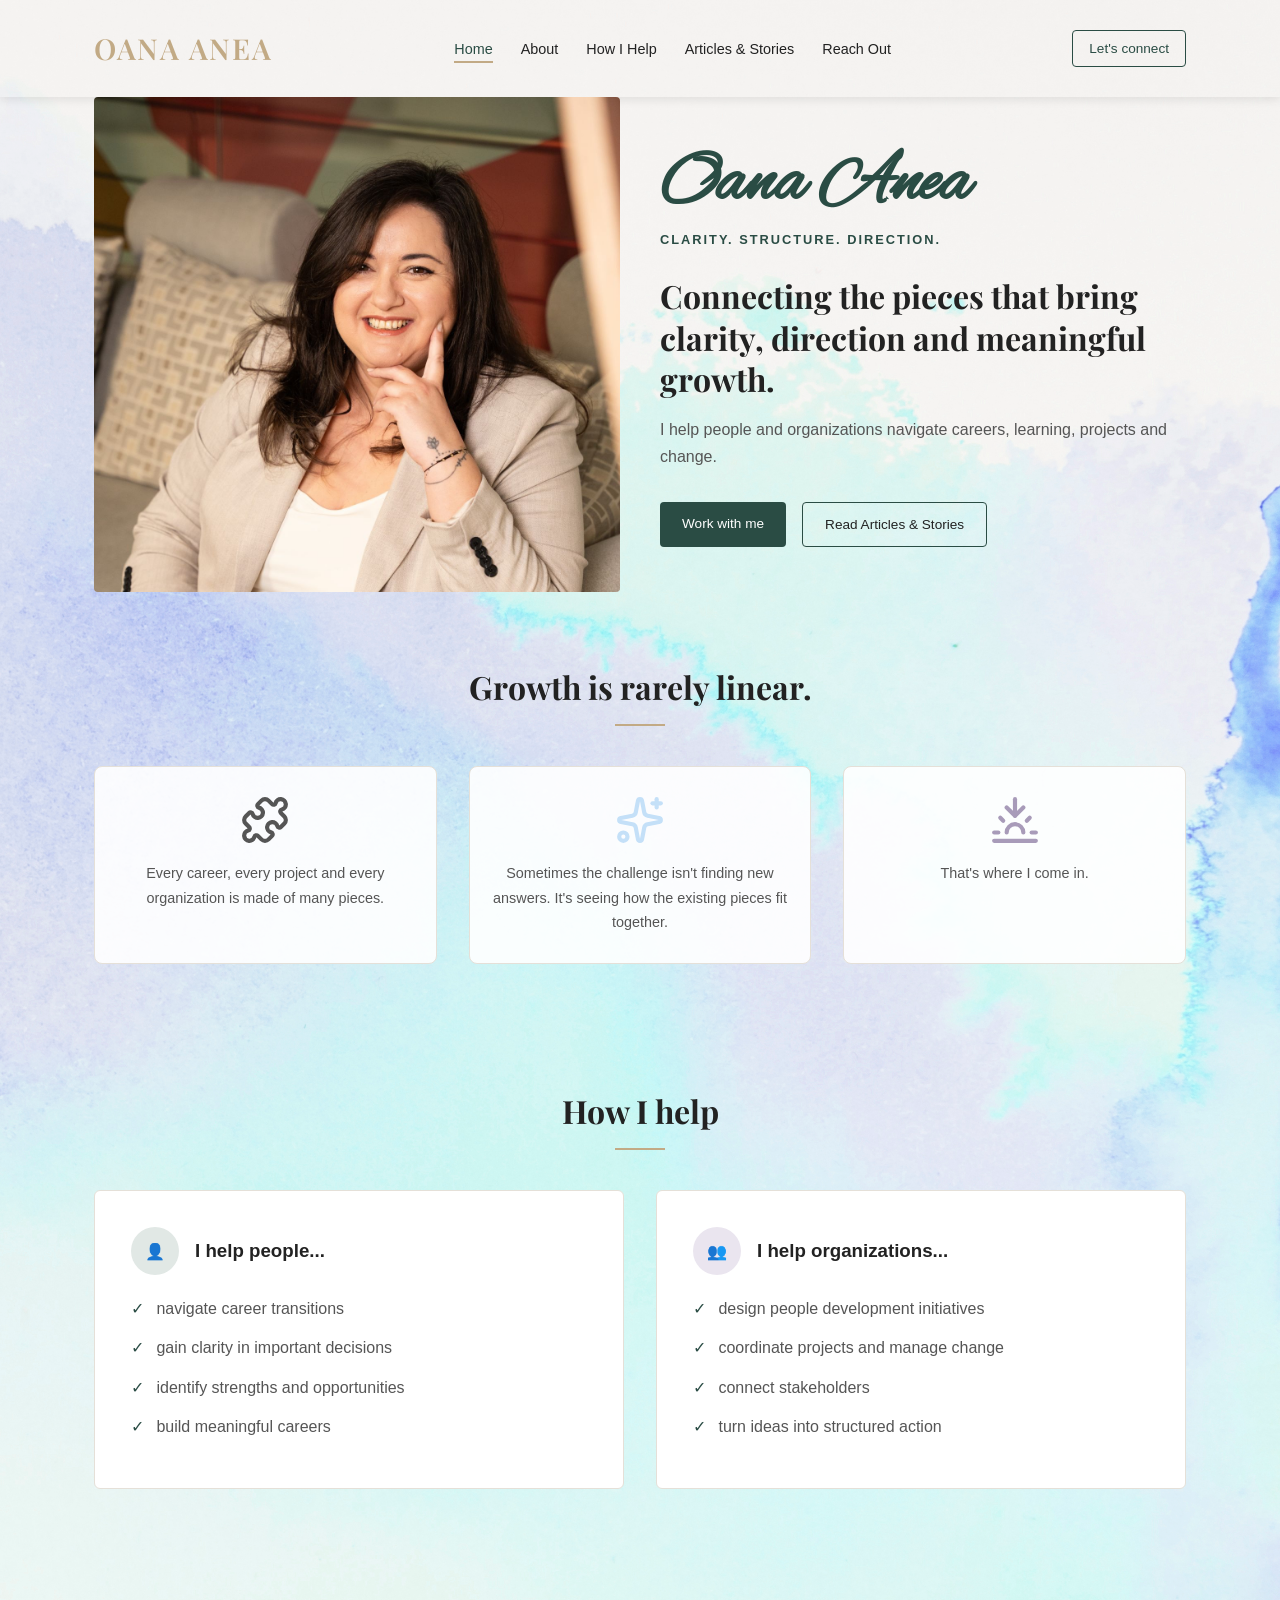
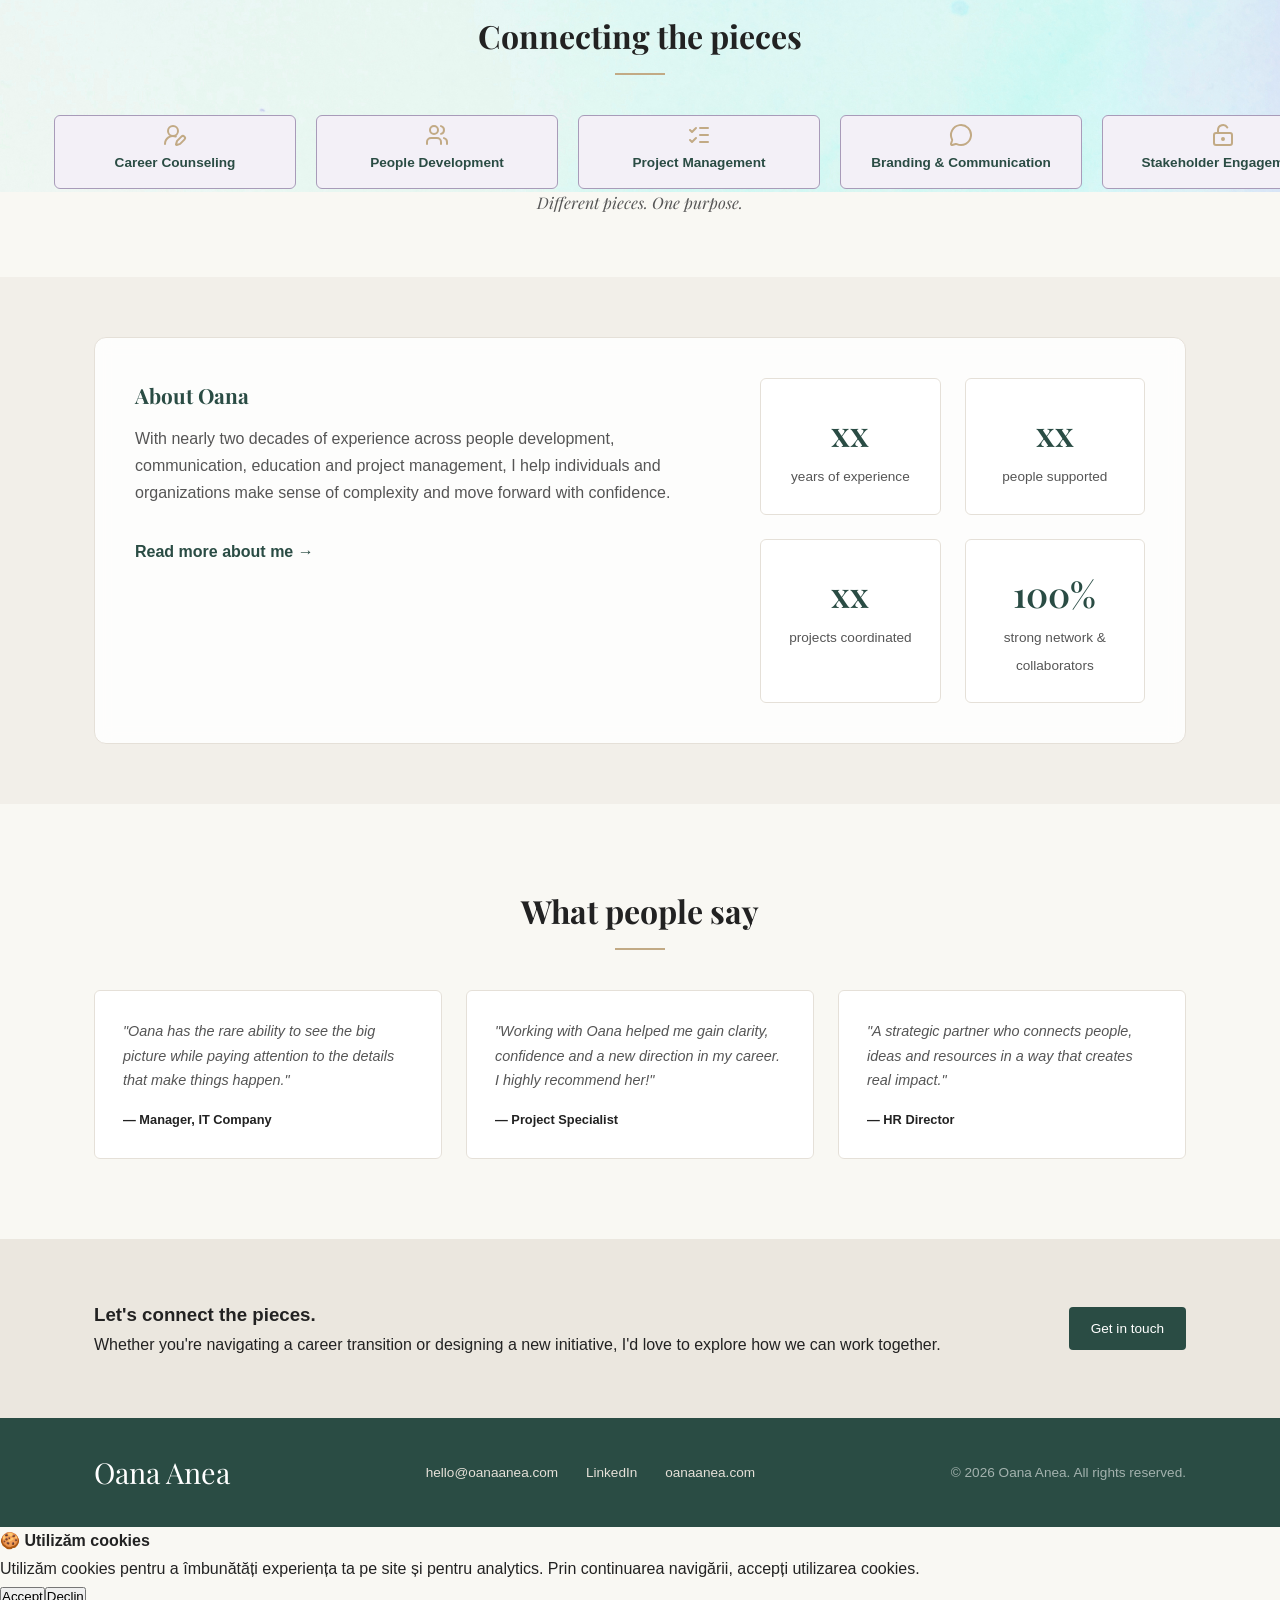
==== index.html @ fdd5a8ee "Add files via upload" ====
<!doctype html>
<html lang="ro">
  <head>
    <meta charset="UTF-8" />
    <meta name="viewport" content="width=device-width, initial-scale=1.0" />
    <title>Oana Anea - Clarity. Structure. Direction.</title>
    <!-- Google Fonts pentru aspect organic/modern -->
    <link rel="preconnect" href="https://fonts.googleapis.com" />
    <link rel="preconnect" href="https://fonts.gstatic.com" crossorigin />
    <link
      rel="stylesheet"
      href="https://cdnjs.cloudflare.com/ajax/libs/font-awesome/6.7.2/css/all.min.css"
    />
    <link
      href="https://fonts.googleapis.com/css2?family=Alex+Brush&family=Plus+Jakarta+Sans:wght@300;400;500;600&family=Playfair+Display:ital,wght@0,400;0,600;1,400&display=swap"
      rel="stylesheet"
    />
    <link rel="stylesheet" href="style.css" />
  </head>
  <body>
    <!-- Header / Navigație -->
    <header class="site-header">
      <div class="container navbar">
        <div class="logo">
          <a href="index.html">Oana Anea</a>
        </div>
        <nav class="menu">
          <ul>
            <li><a href="index.html" class="active">Home</a></li>
            <li><a href="despre-mine.html">About</a></li>
            <li><a href="servicii.html">How I Help</a></li>
            <li><a href="blog.html">Articles & Stories</a></li>
            <li><a href="contact.html">Reach Out</a></li>
          </ul>
        </nav>
        <div class="header-cta">
          <a href="contact.html" class="btn btn-outline-sm">Let's connect</a>
        </div>
      </div>
    </header>

    <!-- Hero Section -->
    <section class="hero">
      <div class="container hero-grid">
        <div class="hero-image">
          <img src="poza_oana.jfif" alt="Oana Anea" />
        </div>
        <div class="hero-content">
          <h1 class="script-title">Oana Anea</h1>
          <p class="hero-tagline">CLARITY. STRUCTURE. DIRECTION.</p>
          <h2 class="hero-heading">
            Connecting the pieces that bring clarity, direction and meaningful
            growth.
          </h2>
          <p class="hero-description">
            I help people and organizations navigate careers, learning, projects
            and change.
          </p>
          <div class="cta-buttons">
            <a href="contact.html" class="btn btn-primary">Work with me</a>
            <a href="blog.html" class="btn btn-secondary"
              >Read Articles & Stories</a
            >
          </div>
        </div>
      </div>
    </section>

    <!-- Section: Growth -->
    <section class="growth-section">
      <div class="container">
        <h2 class="section-title">Growth is rarely linear.</h2>
        <div class="divider"></div>
        <div class="three-cols">
          <div class="col-item">
            <div class="icon">
              <svg
                xmlns="http://www.w3.org/2000/svg"
                width="24"
                height="24"
                viewBox="0 0 24 24"
                fill="none"
                stroke="#555555"
                stroke-width="2"
                stroke-linecap="round"
                stroke-linejoin="round"
                class="lucide lucide-puzzle-icon lucide-puzzle"
              >
                <path
                  d="M15.39 4.39a1 1 0 0 0 1.68-.474 2.5 2.5 0 1 1 3.014 3.015 1 1 0 0 0-.474 1.68l1.683 1.682a2.414 2.414 0 0 1 0 3.414L19.61 15.39a1 1 0 0 1-1.68-.474 2.5 2.5 0 1 0-3.014 3.015 1 1 0 0 1 .474 1.68l-1.683 1.682a2.414 2.414 0 0 1-3.414 0L8.61 19.61a1 1 0 0 0-1.68.474 2.5 2.5 0 1 1-3.014-3.015 1 1 0 0 0 .474-1.68l-1.683-1.682a2.414 2.414 0 0 1 0-3.414L4.39 8.61a1 1 0 0 1 1.68.474 2.5 2.5 0 1 0 3.014-3.015 1 1 0 0 1-.474-1.68l1.683-1.682a2.414 2.414 0 0 1 3.414 0z"
                />
              </svg>
            </div>
            <p>
              Every career, every project and every organization is made of many
              pieces.
            </p>
          </div>
          <div class="col-item">
            <div class="icon">
              <svg
                xmlns="http://www.w3.org/2000/svg"
                width="24"
                height="24"
                viewBox="0 0 24 24"
                fill="none"
                stroke="#c4e0f8"
                stroke-width="2"
                stroke-linecap="round"
                stroke-linejoin="round"
                class="lucide lucide-sparkles-icon lucide-sparkles"
              >
                <path
                  d="M11.017 2.814a1 1 0 0 1 1.966 0l1.051 5.558a2 2 0 0 0 1.594 1.594l5.558 1.051a1 1 0 0 1 0 1.966l-5.558 1.051a2 2 0 0 0-1.594 1.594l-1.051 5.558a1 1 0 0 1-1.966 0l-1.051-5.558a2 2 0 0 0-1.594-1.594l-5.558-1.051a1 1 0 0 1 0-1.966l5.558-1.051a2 2 0 0 0 1.594-1.594z"
                />
                <path d="M20 2v4" />
                <path d="M22 4h-4" />
                <circle cx="4" cy="20" r="2" />
              </svg>
            </div>
            <p>
              Sometimes the challenge isn't finding new answers. It's seeing how
              the existing pieces fit together.
            </p>
          </div>
          <div class="col-item">
            <div class="icon">
              <svg
                xmlns="http://www.w3.org/2000/svg"
                width="24"
                height="24"
                viewBox="0 0 24 24"
                fill="none"
                stroke="currentColor"
                stroke-width="2"
                stroke-linecap="round"
                stroke-linejoin="round"
                class="lucide lucide-sunset-icon lucide-sunset"
              >
                <path d="M12 10V2" />
                <path d="m4.93 10.93 1.41 1.41" />
                <path d="M2 18h2" />
                <path d="M20 18h2" />
                <path d="m19.07 10.93-1.41 1.41" />
                <path d="M22 22H2" />
                <path d="m16 6-4 4-4-4" />
                <path d="M16 18a4 4 0 0 0-8 0" />
              </svg>
            </div>
            <p>That's where I come in.</p>
          </div>
        </div>
      </div>
    </section>

    <!-- Section: How I Help -->
    <section class="how-i-help">
      <div class="container">
        <h2 class="section-title">How I help</h2>
        <div class="divider"></div>
        <div class="help-grid">
          <div class="help-card">
            <div class="help-header">
              <span class="icon-circle">👤</span>
              <h3>I help people...</h3>
            </div>
            <ul>
              <li><span>✓</span> navigate career transitions</li>
              <li><span>✓</span> gain clarity in important decisions</li>
              <li><span>✓</span> identify strengths and opportunities</li>
              <li><span>✓</span> build meaningful careers</li>
            </ul>
          </div>
          <div class="help-card">
            <div class="help-header">
              <span class="icon-circle">👥</span>
              <h3>I help organizations...</h3>
            </div>
            <ul>
              <li><span>✓</span> design people development initiatives</li>
              <li><span>✓</span> coordinate projects and manage change</li>
              <li><span>✓</span> connect stakeholders</li>
              <li><span>✓</span> turn ideas into structured action</li>
            </ul>
          </div>
        </div>
      </div>
    </section>

    <!-- Section: Connecting the pieces (Cu modificarea solicitată) -->
    <section class="connecting-pieces">
      <div class="container">
        <h2 class="section-title">Connecting the pieces</h2>
        <div class="divider"></div>
        <div class="categories-grid">
          <div class="cat-item active-item">
            <div class="cat-icon">
              <svg
                xmlns="http://www.w3.org/2000/svg"
                width="24"
                height="24"
                viewBox="0 0 24 24"
                fill="none"
                stroke="#c2aa85"
                stroke-width="2"
                stroke-linecap="round"
                stroke-linejoin="round"
                class="lucide lucide-user-round-pen-icon lucide-user-round-pen"
              >
                <path d="M2 21a8 8 0 0 1 10.821-7.487" />
                <path
                  d="M21.378 16.626a1 1 0 0 0-3.004-3.004l-4.01 4.012a2 2 0 0 0-.506.854l-.837 2.87a.5.5 0 0 0 .62.62l2.87-.837a2 2 0 0 0 .854-.506z"
                />
                <circle cx="10" cy="8" r="5" />
              </svg>
            </div>
            <span>Career Counseling</span>
          </div>
          <div class="cat-item active-item">
            <div class="cat-icon">
              <svg
                xmlns="http://www.w3.org/2000/svg"
                width="24"
                height="24"
                viewBox="0 0 24 24"
                fill="none"
                stroke="#c2aa85"
                stroke-width="2"
                stroke-linecap="round"
                stroke-linejoin="round"
                class="lucide lucide-users-icon lucide-users"
              >
                <path d="M16 21v-2a4 4 0 0 0-4-4H6a4 4 0 0 0-4 4v2" />
                <path d="M16 3.128a4 4 0 0 1 0 7.744" />
                <path d="M22 21v-2a4 4 0 0 0-3-3.87" />
                <circle cx="9" cy="7" r="4" />
              </svg>
            </div>
            <span>People Development</span>
          </div>
          <div class="cat-item active-item">
            <div class="cat-icon">
              <svg
                xmlns="http://www.w3.org/2000/svg"
                width="24"
                height="24"
                viewBox="0 0 24 24"
                fill="none"
                stroke="#c2aa85"
                stroke-width="2"
                stroke-linecap="round"
                stroke-linejoin="round"
                class="lucide lucide-list-checks-icon lucide-list-checks"
              >
                <path d="M13 5h8" />
                <path d="M13 12h8" />
                <path d="M13 19h8" />
                <path d="m3 17 2 2 4-4" />
                <path d="m3 7 2 2 4-4" />
              </svg>
            </div>
            <span>Project Management</span>
          </div>
          <!-- Modificat conform schiței -->
          <div class="cat-item active-item">
            <div class="cat-icon">
              <svg
                xmlns="http://www.w3.org/2000/svg"
                width="24"
                height="24"
                viewBox="0 0 24 24"
                fill="none"
                stroke="#c2aa85"
                stroke-width="2"
                stroke-linecap="round"
                stroke-linejoin="round"
                class="lucide lucide-message-circle-icon lucide-message-circle"
              >
                <path
                  d="M2.992 16.342a2 2 0 0 1 .094 1.167l-1.065 3.29a1 1 0 0 0 1.236 1.168l3.413-.998a2 2 0 0 1 1.099.092 10 10 0 1 0-4.777-4.719"
                />
              </svg>
            </div>
            <span>Branding & Communication</span>
          </div>
          <div class="cat-item active-item">
            <div class="cat-icon">
              <svg
                xmlns="http://www.w3.org/2000/svg"
                width="24"
                height="24"
                viewBox="0 0 24 24"
                fill="none"
                stroke="#c2aa85"
                stroke-width="2"
                stroke-linecap="round"
                stroke-linejoin="round"
                class="lucide lucide-lock-keyhole-open-icon lucide-lock-keyhole-open"
              >
                <circle cx="12" cy="16" r="1" />
                <rect width="18" height="12" x="3" y="10" rx="2" />
                <path d="M7 10V7a5 5 0 0 1 9.33-2.5" />
              </svg>
            </div>
            <span>Stakeholder Engagement</span>
          </div>
        </div>
        <p class="subtitle-italic">Different pieces. One purpose.</p>
      </div>
    </section>

    <!-- Section: About & Stats (Fără poza mică rotundă și fără $) -->
    <section class="about-stats">
      <div class="container">
        <div class="about-wrapper">
          <div class="about-text">
            <h3>About Oana</h3>
            <p>
              With nearly two decades of experience across people development,
              communication, education and project management, I help
              individuals and organizations make sense of complexity and move
              forward with confidence.
            </p>
            <a href="despre-mine.html" class="link-arrow"
              >Read more about me →</a
            >
          </div>
          <div class="stats-grid">
            <div class="stat-card">
              <span class="stat-number">xx</span>
              <span class="stat-label">years of experience</span>
            </div>
            <div class="stat-card">
              <span class="stat-number">xx</span>
              <span class="stat-label">people supported</span>
            </div>
            <div class="stat-card">
              <span class="stat-number">xx</span>
              <span class="stat-label">projects coordinated</span>
            </div>
            <div class="stat-card">
              <span class="stat-number">100%</span>
              <span class="stat-label">strong network & collaborators</span>
            </div>
          </div>
        </div>
      </div>
    </section>

    <!-- Section: Testimonials -->
    <section class="testimonials">
      <div class="container">
        <h2 class="section-title">What people say</h2>
        <div class="divider"></div>
        <div class="testimonials-grid">
          <div class="testimonial-card">
            <p class="quote">
              "Oana has the rare ability to see the big picture while paying
              attention to the details that make things happen."
            </p>
            <span class="author">— Manager, IT Company</span>
          </div>
          <div class="testimonial-card">
            <p class="quote">
              "Working with Oana helped me gain clarity, confidence and a new
              direction in my career. I highly recommend her!"
            </p>
            <span class="author">— Project Specialist</span>
          </div>
          <div class="testimonial-card">
            <p class="quote">
              "A strategic partner who connects people, ideas and resources in a
              way that creates real impact."
            </p>
            <span class="author">— HR Director</span>
          </div>
        </div>
      </div>
    </section>

    <!-- Footer Banner / Call to Action -->
    <section class="bottom-cta">
      <div class="container cta-flex">
        <div>
          <h3>Let's connect the pieces.</h3>
          <p>
            Whether you're navigating a career transition or designing a new
            initiative, I'd love to explore how we can work together.
          </p>
        </div>
        <a href="contact.html" class="btn btn-primary">Get in touch</a>
      </div>
    </section>

    <!-- Footer -->
    <footer class="site-footer">
      <div class="container footer-content">
        <div class="footer-logo">Oana Anea</div>
        <div class="footer-links">
          <a href="mailto:hello@oanaanea.com">hello@oanaanea.com</a>
          <a href="#">LinkedIn</a>
          <a href="#">oanaanea.com</a>
        </div>
        <div class="copy">&copy; 2026 Oana Anea. All rights reserved.</div>
      </div>
    </footer>
    <script src="script.js"></script>
  </body>
</html>
---- style.css ----
/* --- PALETĂ OFICIALĂ & VARIABLE --- */
:root {
  --bg-main: #f9f8f3;
  --bg-card: #ffffff;
  --teal-dark: #2a4c44;
  --teal-hover: #1e3731;
  --purple-soft: #a89bb9;
  --gold-accent: #c2aa85;
  --text-dark: #222222;
  --text-muted: #555555;
  --border-color: #e5e0d8;

  --font-sans: "Montserrat", "Lato", sans-serif;
  --font-serif: "Playfair Display", serif;
  --font-script: "Alex Brush", cursive;
}

* {
  box-sizing: border-box;
  margin: 0;
  padding: 0;
}

body {
  font-family: var(--font-sans);
  background-color: var(--bg-main);
  background-image: url("bg-watercolor.jpg");
  background-repeat: no-repeat;
  background-position: top center;
  background-size: cover;
  background-attachment: fixed;
  color: var(--text-dark);
  line-height: 1.7;
  -webkit-font-smoothing: antialiased;
}

.container {
  max-width: 1140px;
  margin: 0 auto;
  padding: 0 24px;
}

a {
  text-decoration: none;
  color: inherit;
  transition: all 0.2s ease;
}

/* --- HEADER / NAVIGAȚIE (Comun) --- */
.site-header {
  padding: 24px 0;
  background: transparent;
}

.navbar {
  display: flex;
  align-items: center;
  justify-content: space-between;
  gap: 16px;
}

.logo a {
  font-family: var(--font-serif);
  font-size: 1.8rem;
  letter-spacing: 2px;
  color: var(--gold-accent);
  text-transform: uppercase;
  font-weight: 600;
}

.menu ul {
  display: flex;
  list-style: none;
  gap: 28px;
}

.menu a {
  font-size: 0.9rem;
  color: var(--text-dark);
  font-weight: 500;
  position: relative;
  padding-bottom: 4px;
}

.menu a:hover,
.menu a.active {
  color: var(--teal-dark);
  border-bottom: 2px solid var(--gold-accent);
}

.search-box {
  display: flex;
  align-items: center;
  background: rgba(255, 255, 255, 0.9);
  border: 1px solid var(--border-color);
  border-radius: 20px;
  padding: 4px 12px;
}

.search-box input {
  border: none;
  outline: none;
  background: transparent;
  padding: 4px;
  font-size: 0.85rem;
  color: var(--text-dark);
}

.search-btn {
  background: transparent;
  border: none;
  cursor: pointer;
  font-size: 0.9rem;
}

.menu-toggle {
  display: none;
  background: transparent;
  border: none;
  font-size: 1.5rem;
  cursor: pointer;
}

/* --- BUTOANE (Comun) --- */
.btn {
  display: inline-block;
  padding: 10px 22px;
  border-radius: 4px;
  font-size: 0.85rem;
  font-weight: 500;
  cursor: pointer;
  transition: all 0.3s ease;
}

.btn-primary {
  background-color: var(--teal-dark);
  color: #ffffff;
  border: none;
}

.btn-primary:hover {
  background-color: var(--teal-hover);
}

.btn-secondary {
  background-color: transparent;
  color: var(--text-dark);
  border: 1px solid var(--teal-dark);
}

.btn-secondary:hover {
  background-color: rgba(42, 76, 68, 0.05);
}

.btn-outline-sm {
  border: 1px solid var(--teal-dark);
  color: var(--teal-dark);
  padding: 6px 16px;
  font-size: 0.85rem;
  background: transparent;
}

.btn-outline-sm:hover {
  background-color: var(--teal-dark);
  color: #ffffff;
}

/* --- HERO SECTION (Specific Index.html) --- */
.hero-grid {
  display: grid;
  grid-template-columns: 1fr 1fr;
  gap: 40px;
  align-items: center;
}

.hero-image img {
  width: 100%;
  border-radius: 4px;
  object-fit: cover;
}

.script-title {
  font-family: var(--font-script);
  font-size: 4.5rem;
  color: var(--teal-dark);
  line-height: 1;
  margin-bottom: 8px;
}

.hero-tagline {
  font-size: 0.8rem;
  letter-spacing: 2px;
  font-weight: 600;
  color: var(--teal-dark);
  margin-bottom: 24px;
}

.hero-heading {
  font-family: var(--font-serif);
  font-size: 2rem;
  line-height: 1.3;
  margin-bottom: 16px;
  color: var(--text-dark);
}

.hero-description {
  color: var(--text-muted);
  margin-bottom: 32px;
  font-size: 1rem;
}

.cta-buttons {
  display: flex;
  gap: 16px;
}

/* --- SECȚIUNI ȘI TITLURI GENERAL --- */
.page-section {
  padding: 40px 0 80px;
}

.section-title {
  font-family: var(--font-serif);
  text-align: center;
  font-size: 2rem;
  color: var(--text-dark);
}

.divider {
  width: 50px;
  height: 2px;
  background-color: var(--gold-accent);
  margin: 10px auto 40px;
}

/* --- GROWTH SECTION (Comun) --- */
.growth-section {
  padding: 60px 0;
}

.three-cols {
  display: grid;
  grid-template-columns: repeat(3, 1fr);
  gap: 32px;
  text-align: center;
}

.col-item {
  background: rgba(255, 255, 255, 0.9);
  padding: 28px 20px;
  border-radius: 8px;
  border: 1px solid var(--border-color);
}

.col-item .icon {
  font-size: 2rem;
  margin-bottom: 16px;
  color: var(--teal-dark);
}

.col-item h3 {
  font-family: var(--font-serif);
  font-size: 1.2rem;
  margin-bottom: 10px;
  color: var(--teal-dark);
}

.col-item p {
  font-size: 0.9rem;
  color: var(--text-muted);
}

/* --- HOW I HELP (Specific Index.html / Servicii) --- */
.how-i-help {
  padding: 60px 0;
}

.help-grid {
  display: grid;
  grid-template-columns: 1fr 1fr;
  gap: 32px;
}

.help-card {
  background: var(--bg-card);
  padding: 36px;
  border-radius: 6px;
  border: 1px solid var(--border-color);
}

.help-header {
  display: flex;
  align-items: center;
  gap: 16px;
  margin-bottom: 20px;
}

.icon-circle {
  width: 48px;
  height: 48px;
  background: #e1e8e5;
  border-radius: 50%;
  display: flex;
  align-items: center;
  justify-content: center;
  color: var(--teal-dark);
}

.help-card:nth-child(2) .icon-circle {
  background: #eae5ef;
  color: var(--purple-soft);
}

.help-card ul {
  list-style: none;
}

.help-card li {
  margin-bottom: 12px;
  color: var(--text-muted);
}

.help-card li span {
  color: var(--teal-dark);
  margin-right: 8px;
}

/* --- CONNECTING THE PIECES (Specific Index.html) --- */
.connecting-pieces {
  padding: 60px 0;
  text-align: center;
}

.categories-grid {
  display: grid;
  grid-template-columns: repeat(5, 1fr);
  gap: 20px;
  width: 100%;
  margin-left: -40px;
}

.cat-item {
  background: var(--bg-card);
  padding: 14px 20px;
  border-radius: 6px;
  border: 1px solid var(--border-color);
  display: flex;
  align-items: center;
  gap: 10px;
  font-size: 0.85rem;
}

.cat-item {
  text-align: center;
  display: flex;
  flex-direction: column;
  align-items: center;
}

.cat-icon {
  width: 200px;
  height: 10px;
  display: flex;
  align-items: center;
  justify-content: center;
  margin-bottom: 1px;
}

.cat-item.active-item {
  border-color: var(--purple-soft);
  background-color: #f3f0f7;
  color: var(--teal-dark);
  font-weight: 600;
}

.subtitle-italic {
  font-family: var(--font-serif);
  font-style: italic;
  color: var(--text-muted);
}

/* --- ABOUT & STATS (Pagină Despre & Index) --- */
.about-stats {
  padding: 60px 0;
  background-color: #f2efe9;
}

.about-wrapper {
  display: grid;
  grid-template-columns: 1.2fr 0.8fr;
  gap: 48px;
  align-items: start;
  background: rgba(255, 255, 255, 0.85);
  backdrop-filter: blur(8px);
  padding: 40px;
  border-radius: 12px;
  border: 1px solid var(--border-color);
}

.sub-label {
  font-size: 0.75rem;
  letter-spacing: 1.5px;
  color: var(--gold-accent);
  font-weight: 600;
}

.about-text h2,
.about-text h3 {
  font-family: var(--font-serif);
  color: var(--text-dark);
  margin-bottom: 12px;
}

.about-text h2 {
  font-size: 1.8rem;
}

.about-text h3 {
  font-size: 1.3rem;
  color: var(--teal-dark);
}

.about-text p {
  color: var(--text-muted);
  margin-bottom: 16px;
}

.link-arrow {
  display: inline-block;
  margin-top: 16px;
  color: var(--teal-dark);
  font-weight: 600;
}

/* Liste specifice pagina About */
.techniques-list,
.certifications-list {
  list-style: none !important;
  margin-left: 0 !important;
  margin-bottom: 20px;
}

.techniques-list li,
.certifications-list li {
  position: relative;
  padding-left: 24px;
  margin-bottom: 8px;
  color: var(--text-muted);
}

.techniques-list li::before,
.certifications-list li::before {
  content: "✦";
  position: absolute;
  left: 0;
  color: var(--gold-accent);
  font-size: 0.9rem;
}

.about-side {
  display: flex;
  flex-direction: column;
  gap: 24px;
}

.about-image img {
  width: 100%;
  border-radius: 8px;
  object-fit: cover;
}

.stats-grid {
  display: grid;
  grid-template-columns: 1fr 1fr;
  gap: 24px;
}

.stat-card {
  background: var(--bg-card);
  padding: 24px;
  border-radius: 6px;
  text-align: center;
  border: 1px solid var(--border-color);
}

.stat-number {
  display: block;
  font-family: var(--font-serif);
  font-size: 2.2rem;
  color: var(--teal-dark);
  font-weight: 600;
}

.stat-label {
  font-size: 0.85rem;
  color: var(--text-muted);
}

/* --- TESTIMONIALS (Păstrate intacte pentru Index) --- */
.testimonials {
  padding: 80px 0;
}

.testimonials-grid {
  display: grid;
  grid-template-columns: repeat(3, 1fr);
  gap: 24px;
}

.testimonial-card {
  background: var(--bg-card);
  padding: 28px;
  border-radius: 6px;
  border: 1px solid var(--border-color);
  display: flex;
  flex-direction: column;
  justify-content: space-between;
}

.quote {
  font-style: italic;
  color: var(--text-muted);
  font-size: 0.9rem;
  margin-bottom: 16px;
}

.author {
  font-size: 0.8rem;
  font-weight: 600;
  color: var(--text-dark);
}

/* --- FOOTER CTA & FOOTER (Comun) --- */
.bottom-cta {
  padding: 60px 0;
  background-color: #ebe7df;
}

.cta-flex {
  display: flex;
  justify-content: space-between;
  align-items: center;
}

.site-footer {
  padding: 30px 0;
  background-color: var(--teal-dark);
  color: #ffffff;
  font-size: 0.85rem;
}

.footer-content {
  display: flex;
  justify-content: space-between;
  align-items: center;
}

.footer-logo {
  font-family: var(--font-serif);
  font-size: 1.8rem;
  color: #ffffff;
}

.footer-links a {
  margin: 0 12px;
  color: #e5e0d8;
}

.footer-links a:hover {
  color: #ffffff;
}

.copy {
  color: #a3b2ae;
}

/* --- RESPONSIVE --- */
@media (max-width: 900px) {
  .about-wrapper {
    grid-template-columns: 1fr;
  }
}

@media (max-width: 768px) {
  .hero-grid,
  .help-grid,
  .three-cols,
  .testimonials-grid {
    grid-template-columns: 1fr;
  }

  .cta-flex {
    flex-direction: column;
    gap: 20px;
    text-align: center;
  }
}

/* ==========================================
   SERVICII / HOW I HELP PAGE STYLES
   ========================================== */

.intro-text {
  text-align: center;
  max-width: 680px;
  margin: -20px auto 40px;
  color: var(--text-muted);
  font-size: 1.05rem;
}

/* Grila principală de servicii detaliate */
.services-detailed-grid {
  display: grid;
  grid-template-columns: repeat(2, 1fr);
  gap: 32px;
  margin-bottom: 70px;
}

.service-detailed-card {
  background: rgba(255, 255, 255, 0.9);
  backdrop-filter: blur(8px);
  border: 1px solid var(--border-color);
  border-radius: 12px;
  padding: 36px;
  display: flex;
  flex-direction: column;
  justify-content: space-between;
}

.service-card-header {
  display: flex;
  align-items: center;
  gap: 16px;
  margin-bottom: 16px;
}

.service-card-header h2 {
  font-family: var(--font-serif);
  font-size: 1.5rem;
  color: var(--text-dark);
}

.service-icon-circle {
  width: 48px;
  height: 48px;
  background-color: #e1e8e5;
  color: var(--teal-dark);
  border-radius: 50%;
  display: flex;
  align-items: center;
  justify-content: center;
  font-size: 1.2rem;
  flex-shrink: 0;
}

.service-desc {
  color: var(--text-muted);
  margin-bottom: 24px;
}

.service-block {
  margin-bottom: 20px;
}

.service-block h3 {
  font-family: var(--font-serif);
  font-size: 1.05rem;
  color: var(--teal-dark);
  margin-bottom: 10px;
}

.styled-list {
  list-style: none !important;
  margin: 0 !important;
}

.styled-list li {
  position: relative;
  padding-left: 20px;
  margin-bottom: 6px;
  font-size: 0.9rem;
  color: var(--text-muted);
}

.styled-list li::before {
  content: "✦";
  position: absolute;
  left: 0;
  color: var(--gold-accent);
  font-size: 0.8rem;
}

.service-card-footer {
  margin-top: 24px;
  padding-top: 20px;
  border-top: 1px solid var(--border-color);
  display: flex;
  align-items: center;
  justify-content: space-between;
}

.service-price {
  font-size: 0.95rem;
  color: var(--text-dark);
}

/* Pachete Speciale */
.packages-section {
  margin: 80px 0 60px;
}

.packages-grid {
  display: grid;
  grid-template-columns: repeat(3, 1fr);
  gap: 28px;
}

.package-card {
  background: rgba(255, 255, 255, 0.95);
  border: 1px solid var(--border-color);
  border-radius: 12px;
  padding: 32px 24px;
  text-align: center;
  position: relative;
  display: flex;
  flex-direction: column;
  justify-content: space-between;
}

.package-card.popular-card {
  border: 2px solid var(--teal-dark);
  box-shadow: 0 8px 24px rgba(42, 76, 68, 0.08);
}

.badge-popular {
  position: absolute;
  top: -14px;
  left: 50%;
  transform: translateX(-50%);
  background: var(--teal-dark);
  color: #ffffff;
  font-size: 0.75rem;
  text-transform: uppercase;
  letter-spacing: 1px;
  padding: 4px 14px;
  border-radius: 20px;
  font-weight: 600;
}

.package-card h3 {
  font-family: var(--font-serif);
  font-size: 1.3rem;
  color: var(--text-dark);
  margin-bottom: 12px;
}

.package-price {
  font-family: var(--font-serif);
  font-size: 2.2rem;
  color: var(--teal-dark);
  font-weight: 600;
  margin-bottom: 20px;
}

.package-card .styled-list {
  text-align: left;
  margin-bottom: 28px !important;
}

/* Intrebari Frecvente (FAQ) */
.faq-section {
  margin: 80px 0 40px;
}

.faq-grid {
  display: grid;
  grid-template-columns: repeat(2, 1fr);
  gap: 24px;
}

.faq-card {
  background: rgba(255, 255, 255, 0.85);
  border: 1px solid var(--border-color);
  border-radius: 8px;
  padding: 24px;
}

.faq-card h3 {
  font-family: var(--font-serif);
  font-size: 1.1rem;
  color: var(--teal-dark);
  margin-bottom: 8px;
}

.faq-card p {
  font-size: 0.9rem;
  color: var(--text-muted);
}

/* Responsivitate Servicii */
@media (max-width: 900px) {
  .services-detailed-grid,
  .packages-grid,
  .faq-grid {
    grid-template-columns: 1fr;
  }

  .service-card-footer {
    flex-direction: column;
    align-items: flex-start;
    gap: 16px;
  }
}

/* ==========================================
   BLOG / ARTICLES PAGE STYLES
   ========================================== */

/* Bara de filtre și categorii */
.categories-bar {
  display: flex;
  align-items: center;
  justify-content: center;
  gap: 16px;
  margin-bottom: 48px;
  flex-wrap: wrap;
}

.categories-label {
  font-size: 0.9rem;
  color: var(--text-muted);
  font-weight: 500;
}

.categories-list {
  display: flex;
  gap: 10px;
  flex-wrap: wrap;
}

.category-tag {
  font-size: 0.85rem;
  padding: 6px 16px;
  border-radius: 20px;
  background-color: rgba(255, 255, 255, 0.8);
  border: 1px solid var(--border-color);
  color: var(--text-muted);
  text-decoration: none;
  transition: all 0.25s ease;
}

.category-tag:hover,
.category-tag.active {
  background-color: var(--teal-dark);
  color: #ffffff;
  border-color: var(--teal-dark);
}

/* Grila de Articole */
.blog-grid {
  display: grid;
  grid-template-columns: repeat(3, 1fr);
  gap: 28px;
  margin-bottom: 60px;
}

.blog-card {
  background: rgba(255, 255, 255, 0.9);
  border: 1px solid var(--border-color);
  border-radius: 12px;
  padding: 28px;
  display: flex;
  flex-direction: column;
  justify-content: space-between;
  transition:
    transform 0.3s ease,
    box-shadow 0.3s ease;
}

.blog-card:hover {
  transform: translateY(-4px);
  box-shadow: 0 10px 25px rgba(0, 0, 0, 0.05);
}

.blog-card-header {
  display: flex;
  align-items: center;
  justify-content: space-between;
  margin-bottom: 20px;
}

.blog-icon-circle {
  width: 42px;
  height: 42px;
  background-color: #e1e8e5;
  border-radius: 50%;
  display: flex;
  align-items: center;
  justify-content: center;
  font-size: 1.1rem;
}

.blog-category-badge {
  font-size: 0.75rem;
  text-transform: uppercase;
  letter-spacing: 0.5px;
  color: var(--teal-dark);
  background-color: rgba(42, 76, 68, 0.08);
  padding: 4px 10px;
  border-radius: 12px;
  font-weight: 600;
}

.blog-card-title {
  font-family: var(--font-serif);
  font-size: 1.25rem;
  line-height: 1.4;
  margin-bottom: 10px;
}

.blog-card-title a {
  color: var(--text-dark);
  text-decoration: none;
  transition: color 0.2s ease;
}

.blog-card-title a:hover {
  color: var(--teal-dark);
}

.blog-meta {
  font-size: 0.8rem;
  color: var(--text-muted);
  margin-bottom: 14px;
}

.blog-excerpt {
  font-size: 0.9rem;
  color: var(--text-muted);
  line-height: 1.6;
  margin-bottom: 20px;
}

.read-more {
  font-size: 0.88rem;
  font-weight: 600;
  color: var(--teal-dark);
  text-decoration: none;
  display: inline-block;
  transition: transform 0.2s ease;
}

.read-more:hover {
  transform: translateX(4px);
}

/* Responsivitate pentru Blog */
@media (max-width: 1024px) {
  .blog-grid {
    grid-template-columns: repeat(2, 1fr);
  }
}

@media (max-width: 650px) {
  .blog-grid {
    grid-template-columns: 1fr;
  }

  .categories-bar {
    flex-direction: column;
    align-items: flex-start;
  }
}

/* ==========================================
   CONTACT PAGE STYLES
   ========================================== */

.contact-grid {
  display: grid;
  grid-template-columns: 1fr 1.2fr;
  gap: 36px;
  margin-bottom: 70px;
}

/* Card Informații Contact */
.contact-info-card {
  background: rgba(255, 255, 255, 0.9);
  border: 1px solid var(--border-color);
  border-radius: 12px;
  padding: 36px;
  display: flex;
  flex-direction: column;
  gap: 24px;
}

.contact-info-card h2,
.contact-form-card h2 {
  font-family: var(--font-serif);
  font-size: 1.5rem;
  color: var(--text-dark);
  margin-bottom: 8px;
}

.contact-item h3 {
  font-size: 1rem;
  color: var(--teal-dark);
  margin-bottom: 4px;
}

.contact-item p {
  color: var(--text-dark);
  font-size: 0.95rem;
}

.contact-item a {
  color: var(--teal-dark);
  text-decoration: none;
  font-weight: 500;
}

.contact-item a:hover {
  text-decoration: underline;
}

.small-text {
  font-size: 0.8rem !important;
  color: var(--text-muted) !important;
  margin-top: 2px;
}

.social-links-block {
  margin-top: 10px;
}

.social-links-block h3 {
  font-size: 1rem;
  color: var(--teal-dark);
  margin-bottom: 12px;
}

.social-buttons {
  display: flex;
  gap: 10px;
  flex-wrap: wrap;
}

/* Card Formular de Contact */
.contact-form-card {
  background: rgba(255, 255, 255, 0.95);
  border: 1px solid var(--border-color);
  border-radius: 12px;
  padding: 36px;
}

.contact-form {
  display: flex;
  flex-direction: column;
  gap: 18px;
  margin-top: 16px;
}

.form-group {
  display: flex;
  flex-direction: column;
  gap: 6px;
}

.form-group label {
  font-size: 0.85rem;
  font-weight: 600;
  color: var(--text-dark);
}

.form-group input[type="text"],
.form-group input[type="email"],
.form-group input[type="tel"],
.form-group select,
.form-group textarea {
  width: 100%;
  padding: 10px 14px;
  border: 1px solid var(--border-color);
  border-radius: 6px;
  background-color: #ffffff;
  font-family: inherit;
  font-size: 0.9rem;
  color: var(--text-dark);
  transition: border-color 0.2s ease;
}

.form-group input:focus,
.form-group select:focus,
.form-group textarea:focus {
  outline: none;
  border-color: var(--teal-dark);
}

.checkbox-group {
  flex-direction: row;
  align-items: center;
  gap: 8px;
}

.checkbox-group input {
  cursor: pointer;
}

.checkbox-group label {
  font-weight: 400;
  font-size: 0.85rem;
  color: var(--text-muted);
  cursor: pointer;
}

.btn-full {
  width: 100%;
  padding: 12px;
  margin-top: 8px;
}

.form-note {
  font-size: 0.8rem;
  color: var(--text-muted);
  text-align: center;
}

/* Secțiunea de Programare Rapidă */
.quick-scheduling-section {
  margin: 70px 0;
}

.scheduling-grid {
  display: grid;
  grid-template-columns: repeat(3, 1fr);
  gap: 24px;
}

.scheduling-card {
  background: rgba(255, 255, 255, 0.9);
  border: 1px solid var(--border-color);
  border-radius: 12px;
  padding: 28px 20px;
  text-align: center;
  display: flex;
  flex-direction: column;
  justify-content: space-between;
}

.scheduling-card h3 {
  font-family: var(--font-serif);
  font-size: 1.15rem;
  color: var(--text-dark);
  margin-bottom: 8px;
}

.scheduling-desc {
  font-size: 0.85rem;
  color: var(--text-muted);
  margin-bottom: 16px;
}

.scheduling-price {
  font-family: var(--font-serif);
  font-size: 1.5rem;
  color: var(--teal-dark);
  font-weight: 600;
  margin-bottom: 20px;
}

/* Responsivitate Contact */
@media (max-width: 900px) {
  .contact-grid {
    grid-template-columns: 1fr;
  }

  .scheduling-grid {
    grid-template-columns: 1fr;
  }
}

/* ==========================================
   HERO BANNER ABOUT (CU IMAGINE DE FUNDAL)
   ========================================== */

.about-hero-section {
  background: url("bg-watercolor5.jpeg") no-repeat center center;
  background-size: cover;
  padding: 65px 0 45px 0;
  text-align: center;
  margin-bottom: 20px;
}

.about-hero-section .container {
  display: flex;
  flex-direction: column;
  align-items: flex-start; /* Aliniază textul și linia în stânga */
  padding-left: 8%; /* Împinge textul spre interior, nu lipit de margine */
}

.about-hero-section .page-title {
  color: #ffffff;
  font-family: "Playfair Display", serif;
  font-size: 2.8rem;
  font-weight: 600;
  margin-bottom: 10px;
  text-shadow: none; /* Nu mai are nevoie de umbră pe fundalul deschis */
}

.about-hero-section .divider {
  width: 60px;
  height: 3px;
  background-color: #8c7355;
  margin: 0; /* Scoate auto-ul pentru a rămâne aliniat la stânga sub text */
  border-radius: 2px;
}

.col-item .icon {
  display: flex;
  align-items: center;
  justify-content: center;
}

.col-item .icon svg {
  width: 50px !important;
  height: 50px !important;
  color: #a89bb9;
}
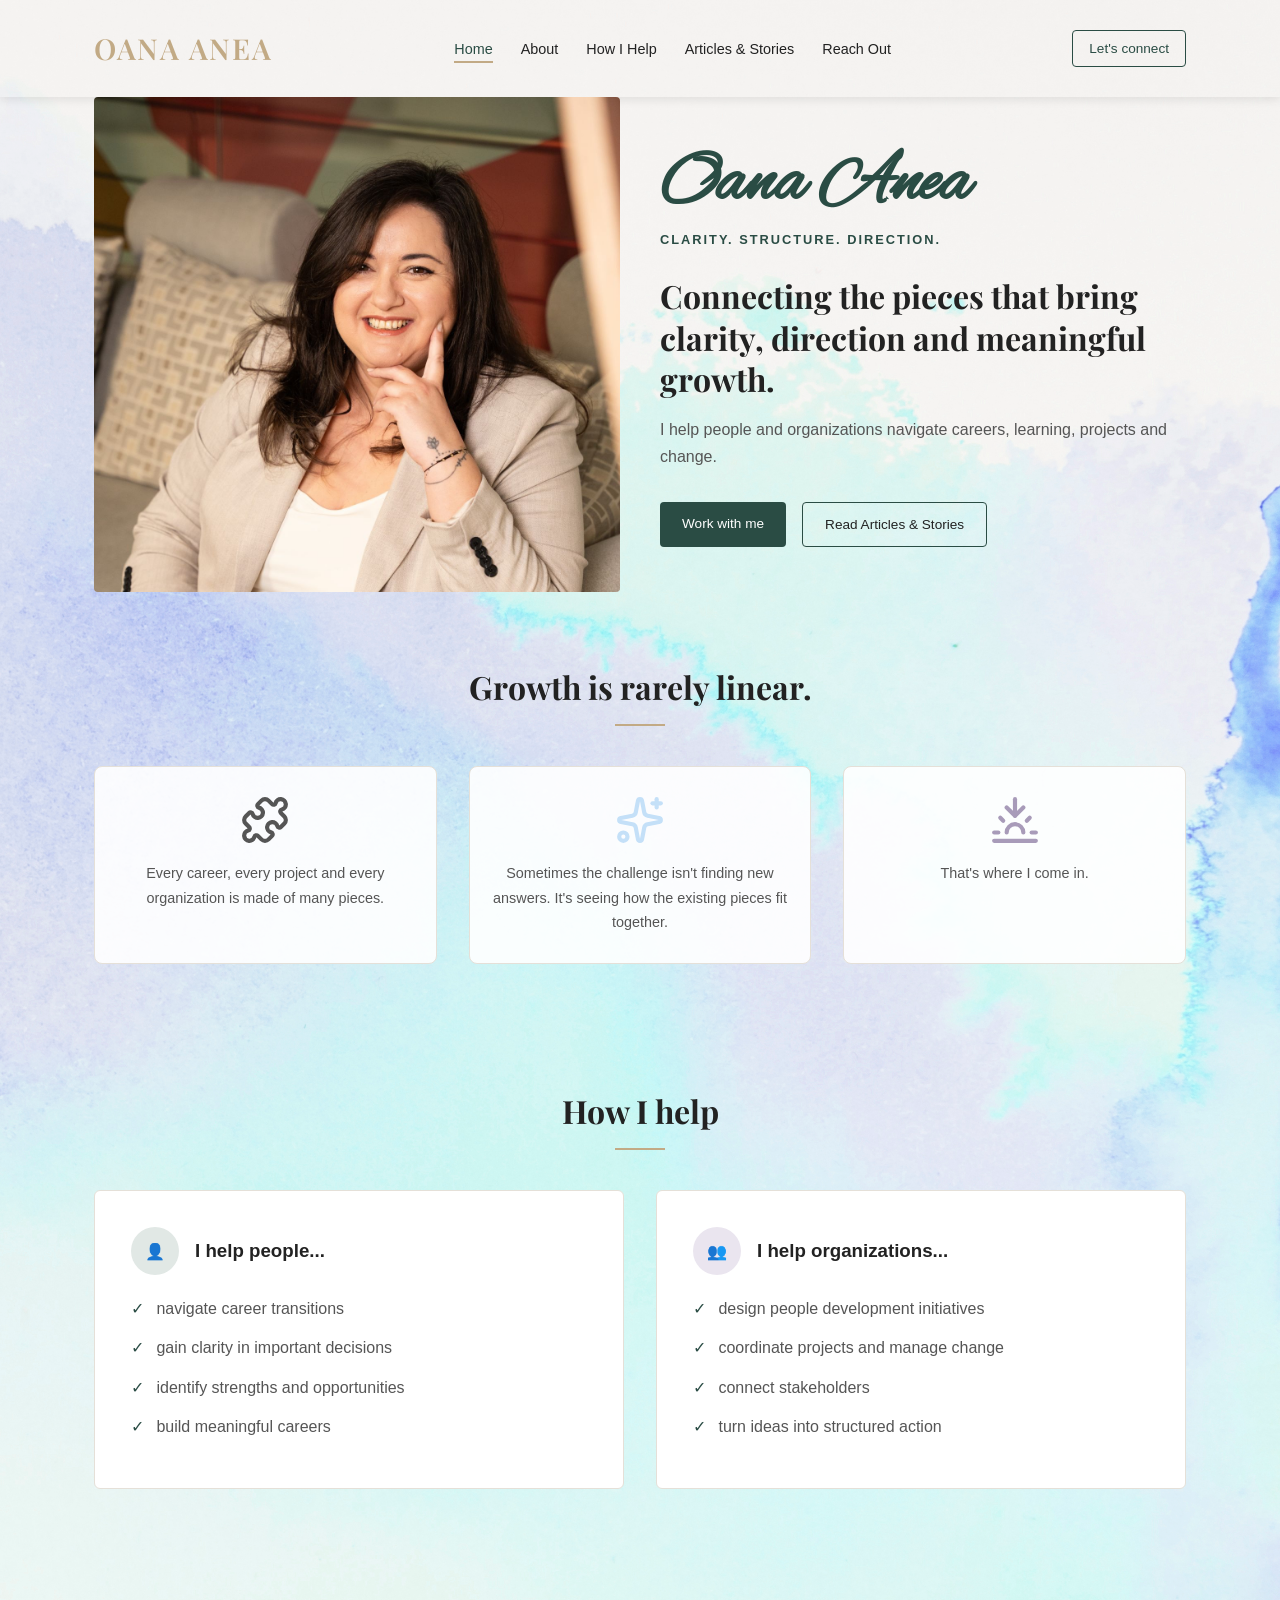
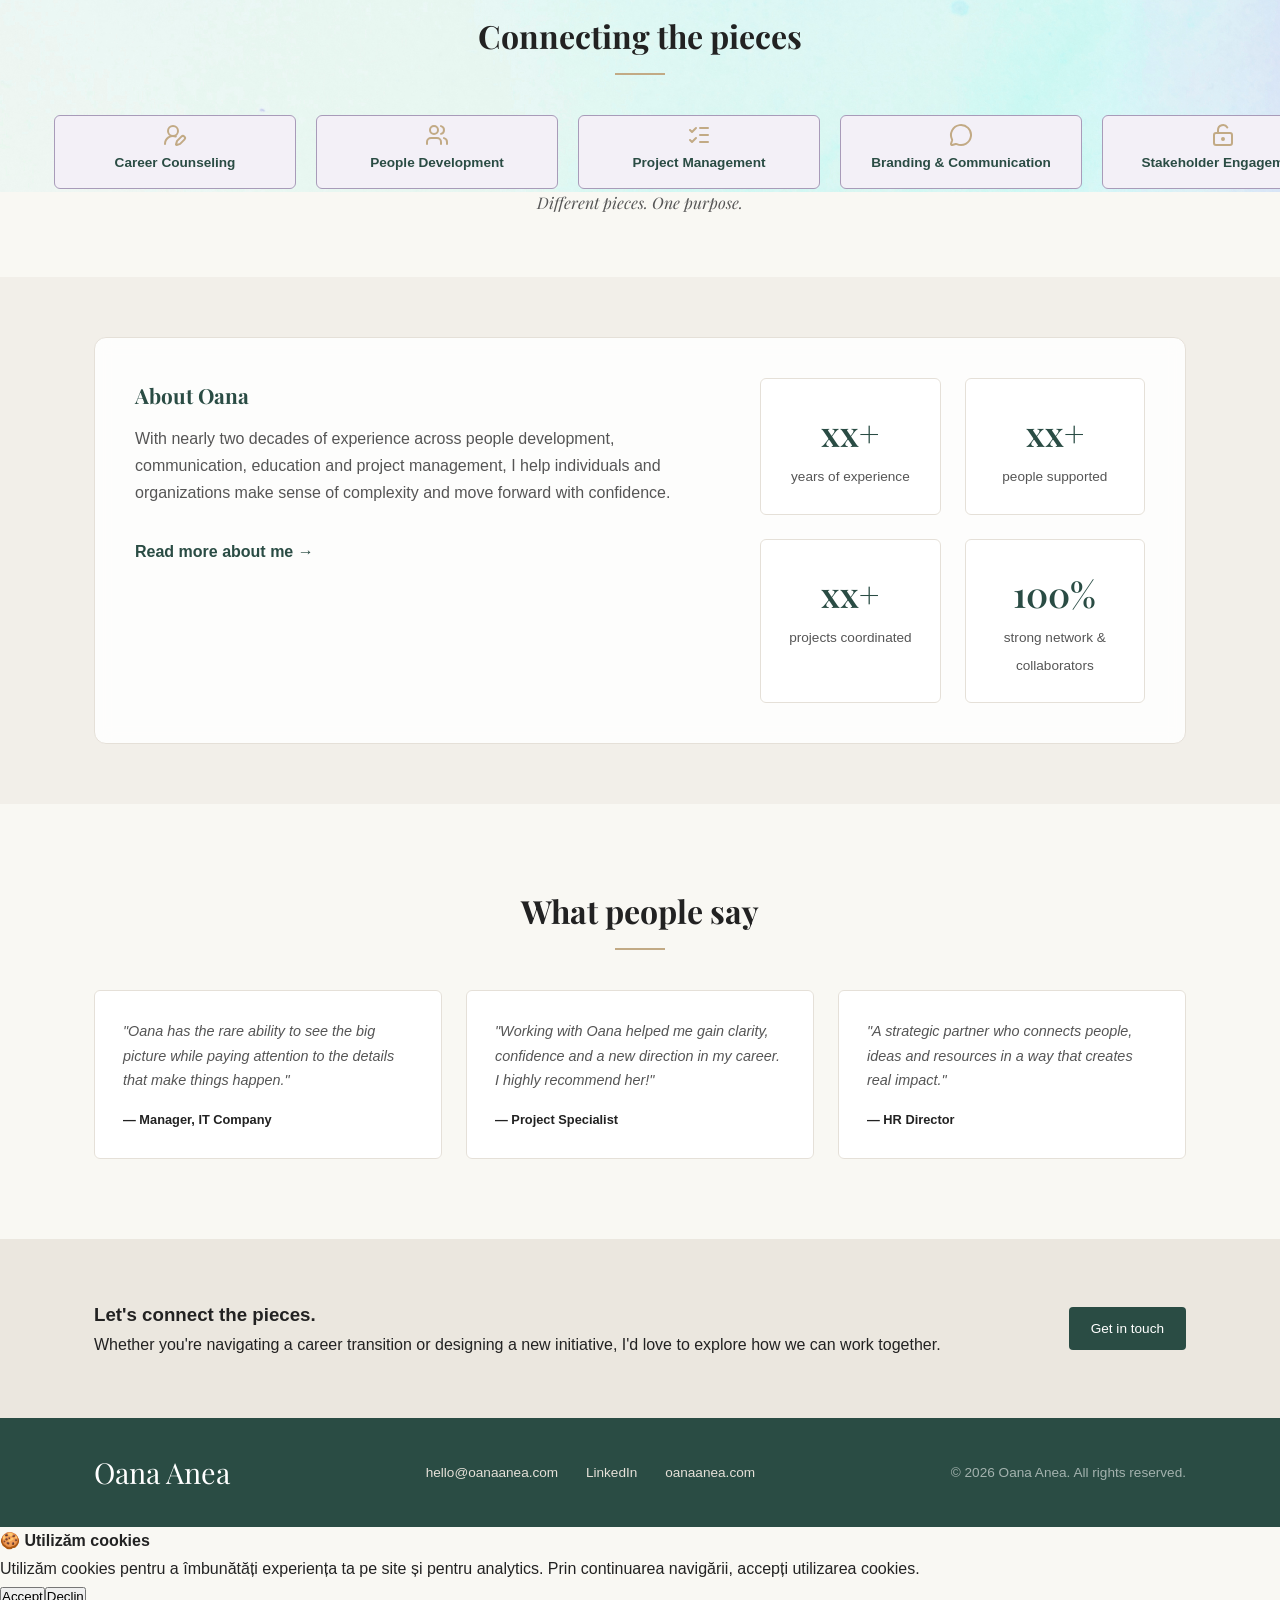
==== commit a1f464a6: "Oana's page, v2" ====
--- a/index.html
+++ b/index.html
@@ -327,15 +327,15 @@
           </div>
           <div class="stats-grid">
             <div class="stat-card">
-              <span class="stat-number">xx</span>
+              <span class="stat-number">xx+</span>
               <span class="stat-label">years of experience</span>
             </div>
             <div class="stat-card">
-              <span class="stat-number">xx</span>
+              <span class="stat-number">xx+</span>
               <span class="stat-label">people supported</span>
             </div>
             <div class="stat-card">
-              <span class="stat-number">xx</span>
+              <span class="stat-number">xx+</span>
               <span class="stat-label">projects coordinated</span>
             </div>
             <div class="stat-card">
